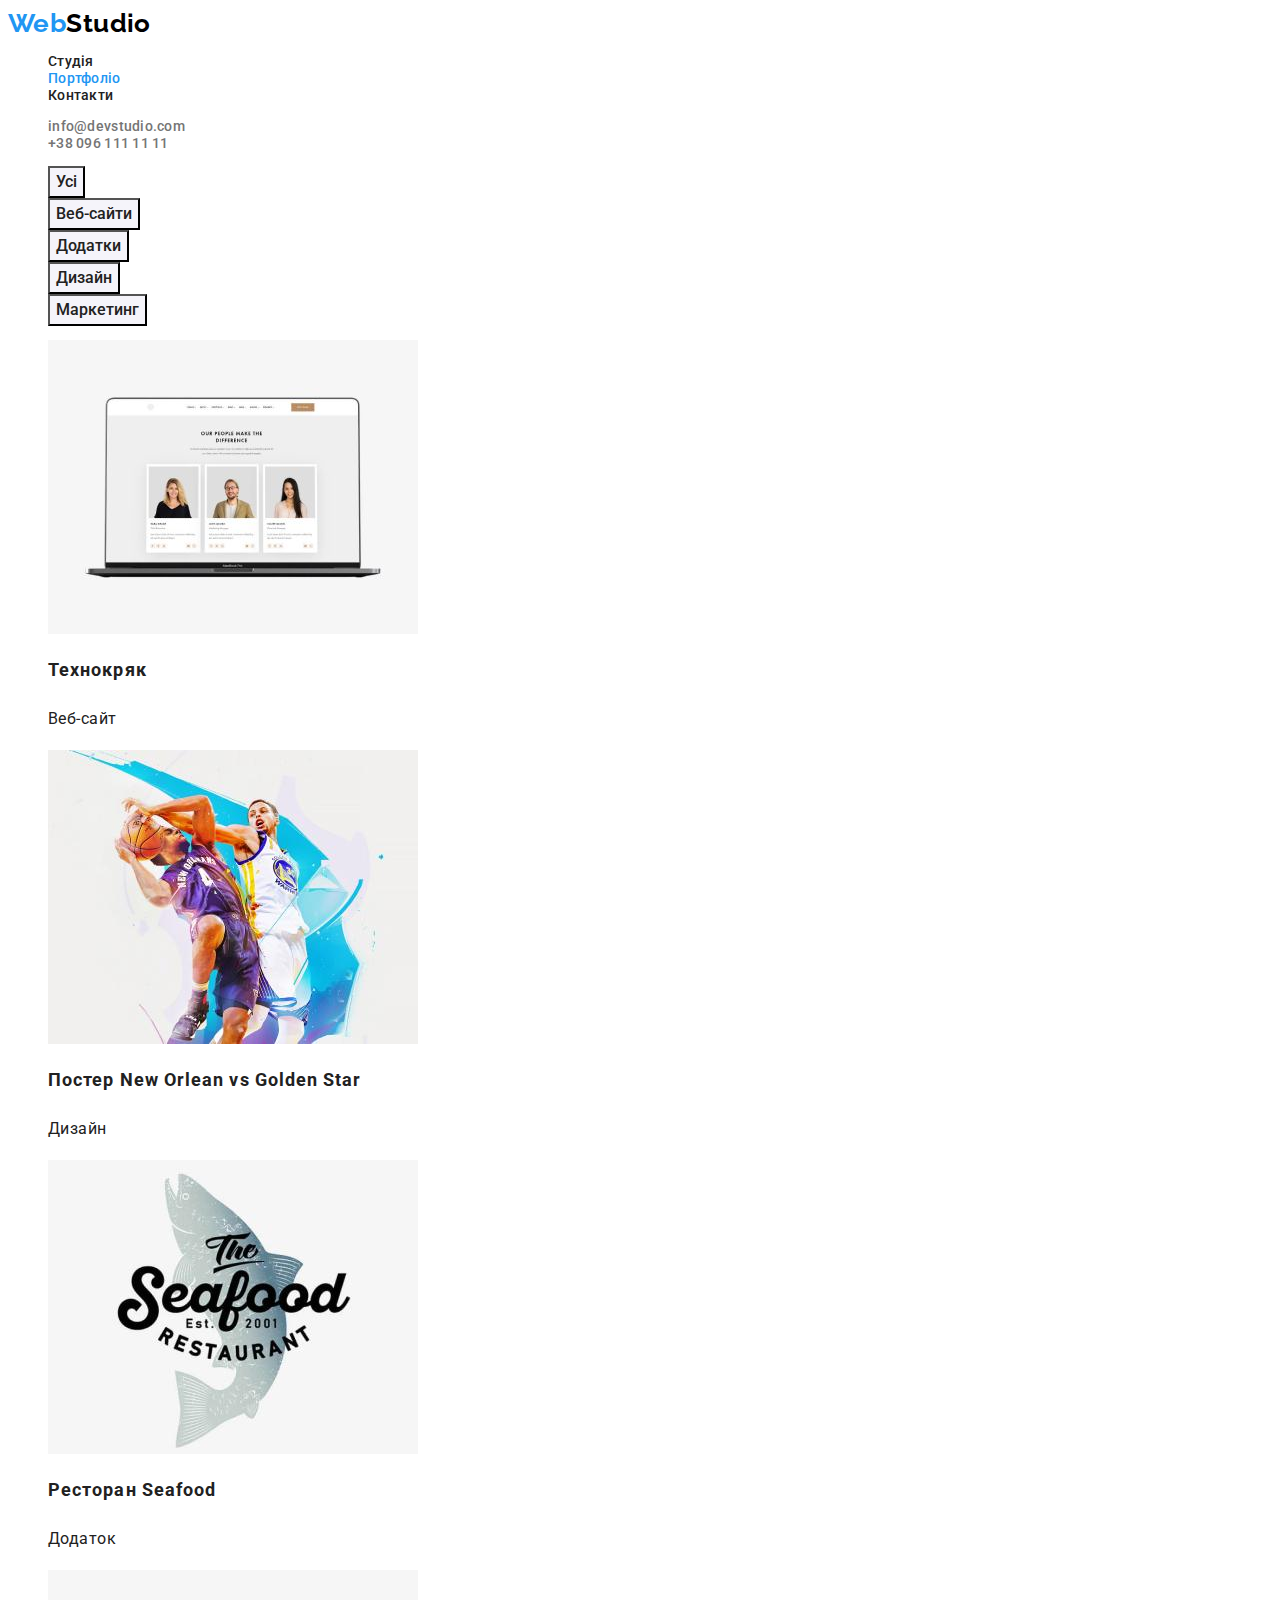
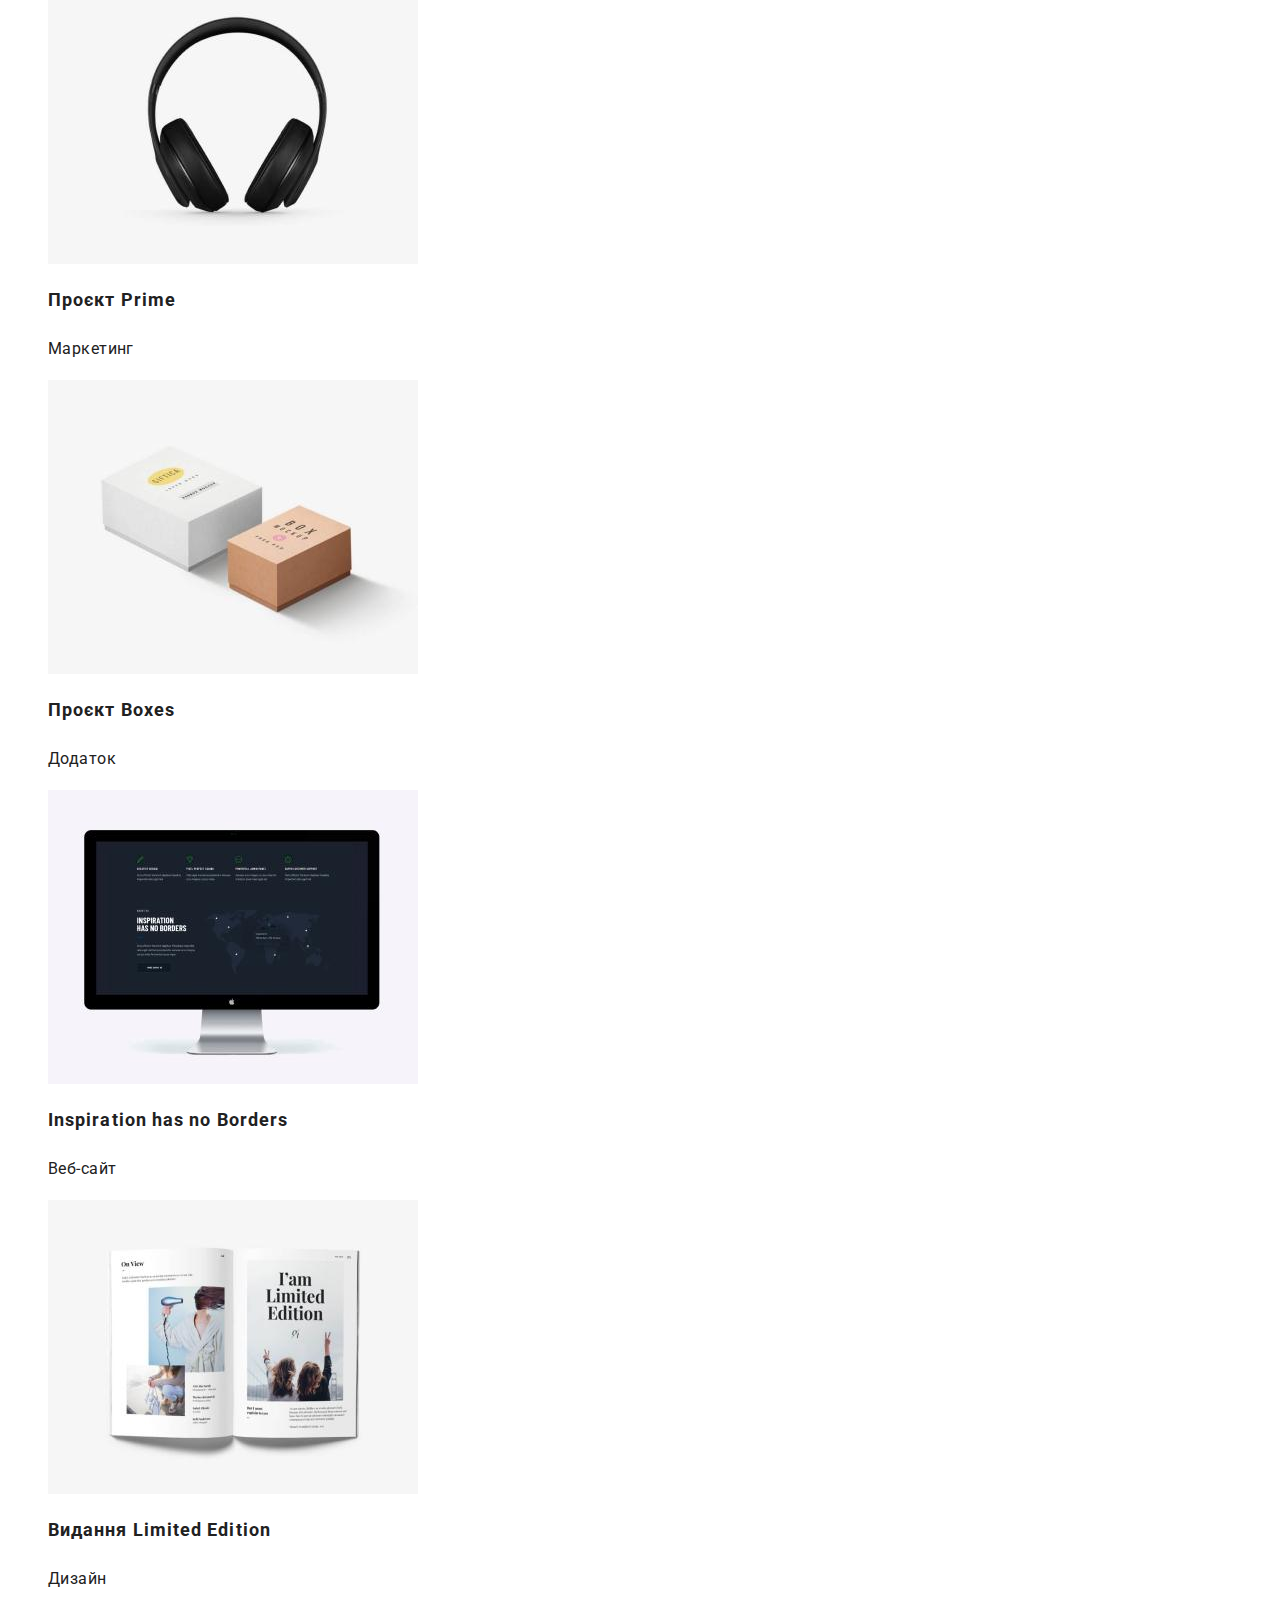
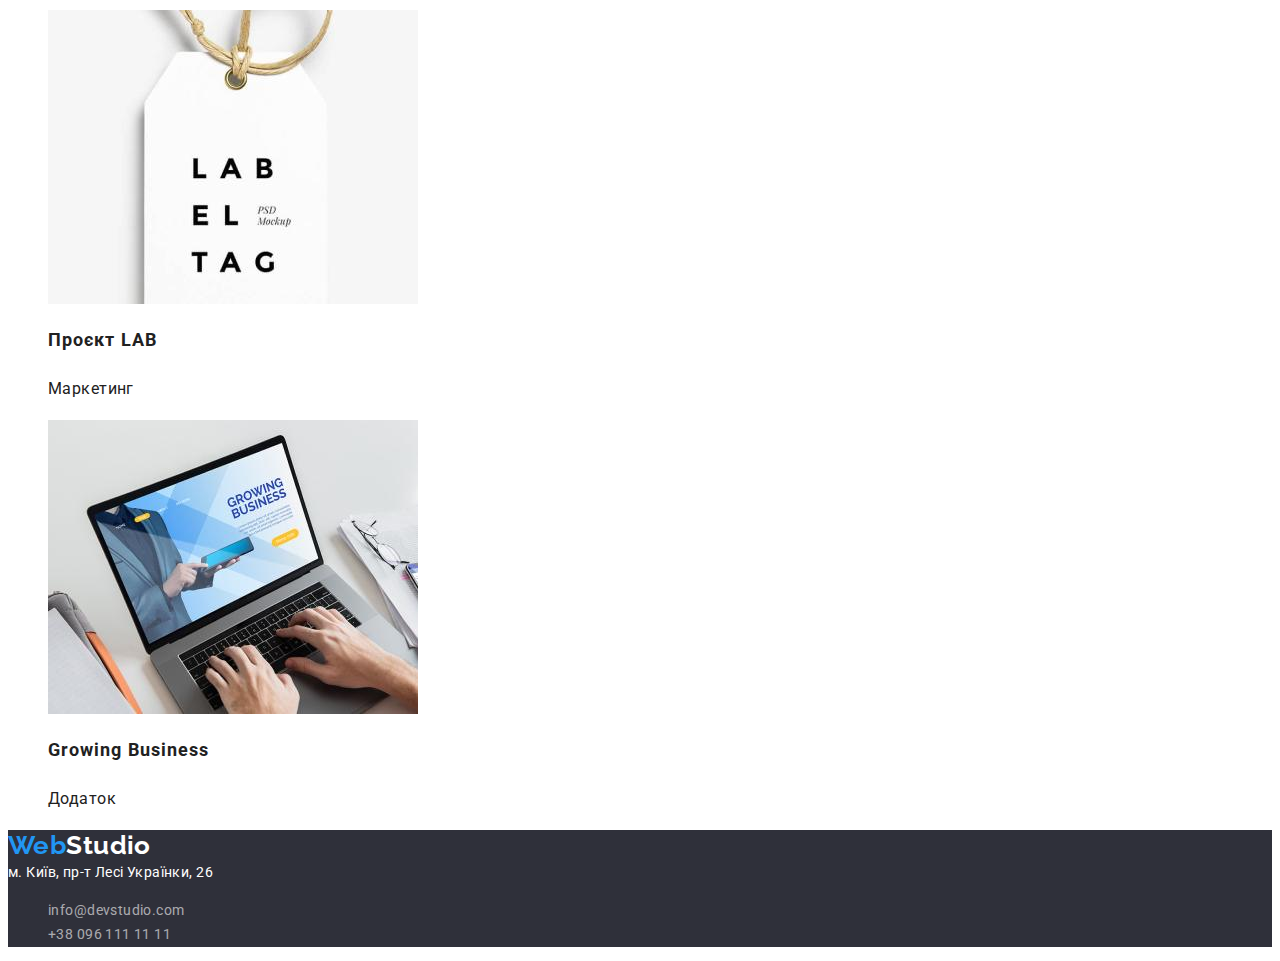
==== portfolio.html @ 8eac1276 "Initial commit" ====
<!DOCTYPE html>
<html lang="uk">
  <head>
    <meta charset="UTF-8" />
    <meta http-equiv="X-UA-Compatible" content="IE=edge" />
    <meta name="viewport" content="width=device-width, initial-scale=1.0" />
    <title>WebStudio</title>
    <!-- fonts -->
    <link
      href="https://fonts.googleapis.com/css2?family=Raleway:wght@700;900&family=Roboto:wght@400;500;700&display=swap"
      rel="stylesheet"
    />
    <!-- css -->
    <link rel="stylesheet" href="./css/styles.css" />
  </head>
  <body>
    <header class="header">
      <a class="logo" href="./index.html"
        ><span class="logo-web">Web</span>Studio
      </a>

      <!-- navigation -->
      <nav>
        <ul class="site-nav">
          <li><a class="link" href="./index.html">Студія</a></li>
          <li><a class="link active" href="./portfolio.html">Портфоліо</a></li>
          <li><a class="link" href="">Контакти</a></li>
        </ul>
      </nav>

      <ul class="header-list">
        <li>
          <a class="header-item" href="mailto:info@devstudio.com"
            >info@devstudio.com</a
          >
        </li>
        <li>
          <a class="header-item" href="tel:+380961111111">+38 096 111 11 11</a>
        </li>
      </ul>
    </header>

    <main>
      <!-- <h1>Наші роботи</h1> -->
      <section class="portfolio">
        <ul class="filter">
          <li>
            <button class="filter-btn" type="button">Усі</button>
          </li>
          <li>
            <button class="filter-btn" type="button">Веб-сайти</button>
          </li>
          <li>
            <button class="filter-btn" type="button">Додатки</button>
          </li>
          <li>
            <button class="filter-btn" type="button">Дизайн</button>
          </li>
          <li>
            <button class="filter-btn" type="button">Маркетинг</button>
          </li>
        </ul>

        <ul class="filter-list">
          <li class="filter-item">
            <img
              src="./images/portfolio/port-1.jpg"
              width="370"
              height="294"
              alt="компютер"
            />
            <h2 class="filter-title">Технокряк</h2>
            <p class="filter-text">Веб-сайт</p>
          </li>
          <li class="filter-item">
            <img
              src="./images/portfolio/port-2.jpg"
              width="370"
              height="294"
              alt="баскетбол"
            />
            <h2 class="filter-title">Постер New Orlean vs Golden Star</h2>
            <p class="filter-text">Дизайн</p>
          </li>
          <li class="filter-item">
            <img
              src="./images/portfolio/port-3.jpg"
              width="370"
              height="294"
              alt="лого ресторану"
            />
            <h2 class="filter-title">Ресторан Seafood</h2>
            <p class="filter-text">Додаток</p>
          </li>
          <li class="filter-item">
            <img
              src="./images/portfolio/port-4.jpg"
              width="370"
              height="294"
              alt="навушники"
            />
            <h2 class="filter-title">Проєкт Prime</h2>
            <p class="filter-text">Маркетинг</p>
          </li>
          <li class="filter-item">
            <img
              src="./images/portfolio/port-5.jpg"
              width="370"
              height="294"
              alt="дві коробки"
            />
            <h2 class="filter-title">Проєкт Boxes</h2>
            <p class="filter-text">Додаток</p>
          </li>
          <li class="filter-item">
            <img
              src="./images/portfolio/port-6.jpg"
              width="370"
              height="294"
              alt="монітор"
            />
            <h2 class="filter-title">Inspiration has no Borders</h2>
            <p class="filter-text">Веб-сайт</p>
          </li>
          <li class="filter-item">
            <img
              src="./images/portfolio/port-7.jpg"
              width="370"
              height="294"
              alt="розгорнута книга"
            />
            <h2 class="filter-title">Видання Limited Edition</h2>
            <p class="filter-text">Дизайн</p>
          </li>
          <li class="filter-item">
            <img
              src="./images/portfolio/port-8.jpg"
              width="370"
              height="294"
              alt="бірка"
            />
            <h2 class="filter-title">Проєкт LAB</h2>
            <p class="filter-text">Маркетинг</p>
          </li>
          <li class="filter-item">
            <img
              src="./images/portfolio/port-9.jpg"
              width="370"
              height="294"
              alt="ноутбук"
            />
            <h2 class="filter-title">Growing Business</h2>
            <p class="filter-text">Додаток</p>
          </li>
        </ul>
      </section>
    </main>

    <!-- footer -->
    <footer class="footer">
      <a class="logo-footer" href="./index.html"
        ><span class="logo-web">Web</span>Studio</a
      >
      <address class="address">м. Київ, пр-т Лесі Українки, 26</address>
      <ul>
        <li>
          <a href="mailto:info@devstudio.com" class="contacts"
            >info@devstudio.com</a
          >
        </li>
        <li>
          <a href="tel:+380961111111" class="contacts">+38 096 111 11 11</a>
        </li>
      </ul>
    </footer>
  </body>
</html>
---- css/styles.css ----
:root {
  /* text colors */
  --main-color: #212121;
  --text-color: #757575;
  --main-white: #ffffff;
  --accent-color: #2196f3;

  /* background colors */

  --footer-color: rgba(255, 255, 255, 0.6);
  --background-main: #2f303a;
  --background-section: #f5f4fa;
}

body {
  color: var(--main-color);
  background-color: var(--main-white);
  font-family: Roboto, sans-serif;
  font-size: 14px;
  letter-spacing: 0.03em;
}

ul {
  list-style: none;
}
/* header */
.logo {
  color: #000000;
  font-family: 'Raleway';
  font-weight: 700;
  font-size: 26px;
  line-height: 1.19;
  text-decoration: none;
}

.logo-web {
  color: var(--accent-color);
}

.link {
  color: inherit;
  font-weight: 500;
  line-height: 1.14;
  letter-spacing: 0.02em;
  text-decoration: none;
}

.link:hover,
.link:focus {
  color: var(--accent-color);
}

.link.active {
  color: var(--accent-color);
}

.header-item {
  color: var(--text-color);
  font-weight: 500;
  line-height: 1.14;
  letter-spacing: 0.02em;
  text-decoration: none;
}

.header-item:hover,
.header-item:focus {
  color: var(--accent-color);
}
/* hero */
.hero {
  background-color: var(--background-main);
  color: var(--main-white);
}

.hero-title {
  font-weight: 900;
  font-size: 44px;
  line-height: 1.36;
  text-align: center;
  letter-spacing: 0.06em;
  text-transform: uppercase;
}

.hero-button {
  background-color: var(--accent-color);
  color: var(--main-white);
  font-weight: 700;
  font-size: 16px;
  line-height: 1.88;
  display: flex;
  align-items: center;
  text-align: center;
  letter-spacing: 0.06em;
  cursor: pointer;
}
/* about */
.about-title {
  font-size: 14px;
  line-height: 1.14;
  text-transform: uppercase;
}

.about-text {
  color: var(--text-color);
  line-height: 1.71;
}
/* gallery */
.section-title {
  font-weight: 700;
  font-size: 36px;
  line-height: 1.17;
  text-align: center;
}
/* team */
.group-title {
  font-weight: 500;
  font-size: 16px;
  line-height: 1.19;
  text-align: center;
}

.group-text {
  color: var(--text-color);
  font-size: 16px;
  line-height: 1.19;
  text-align: center;
}

/* footer */
.footer {
  background-color: var(--background-main);
  color: var(--main-white);
}

.logo-footer {
  color: var(--main-white);
  font-family: 'Raleway';
  font-weight: 700;
  font-size: 26px;
  line-height: 1.19;
  text-decoration: none;
}

.address {
  font-style: normal;
  font-size: 14px;
  line-height: 1.71;
}

.contacts {
  color: var(--footer-color);
  line-height: 1.71;
  text-decoration: none;
}
.contacts:hover,
.contacts:focus {
  color: var(--accent-color);
}

/* portfolio */
.filter-btn {
  font-family: inherit;
  background-color: var(--background-section);
  color: var(--main-color);
  font-weight: 500;
  font-size: 16px;
  line-height: 1.63;
  text-align: center;
  cursor: pointer;
}

.filter-btn:hover,
.filter-btn:focus {
  background-color: var(--accent-color);
  color: var(--main-white);
}

.filter-title {
  font-size: 18px;
  line-height: 2;
  letter-spacing: 0.06em;
}

.filter-text {
  font-size: 16px;
  line-height: 1.88;
}
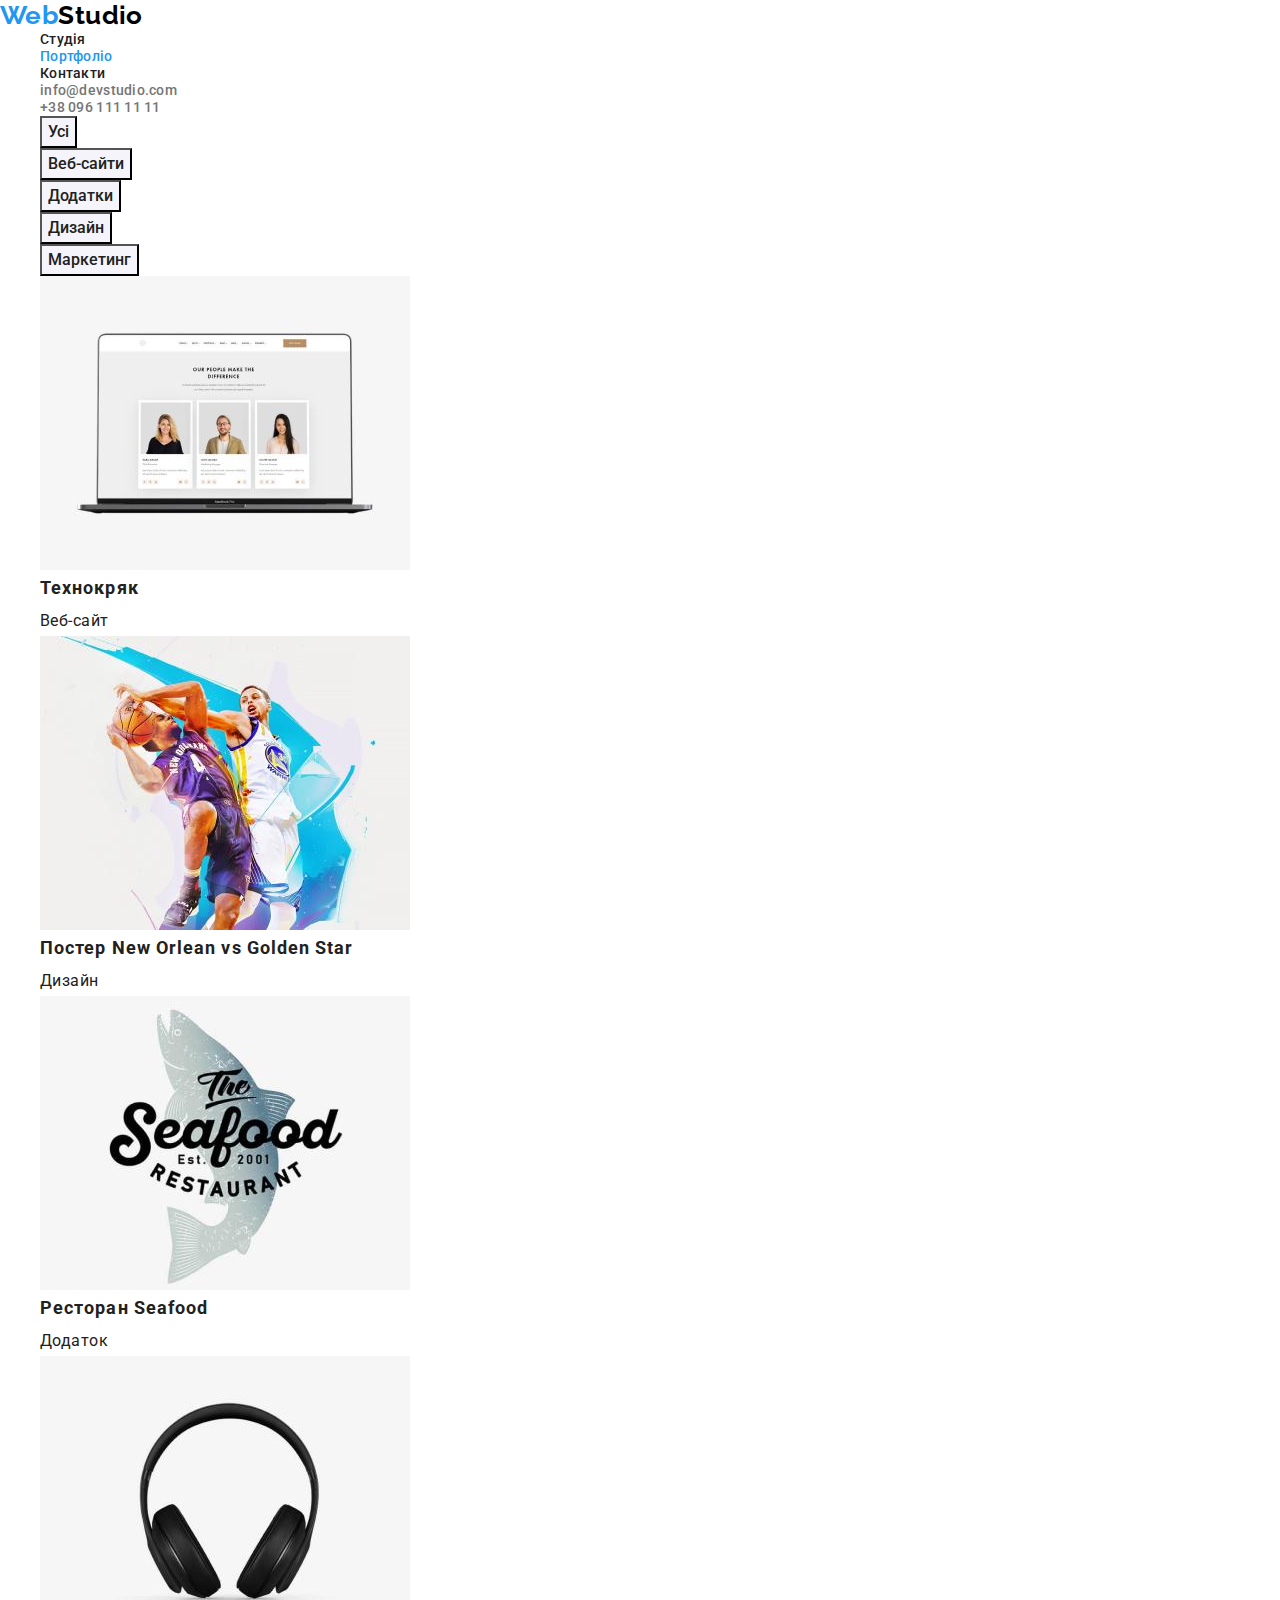
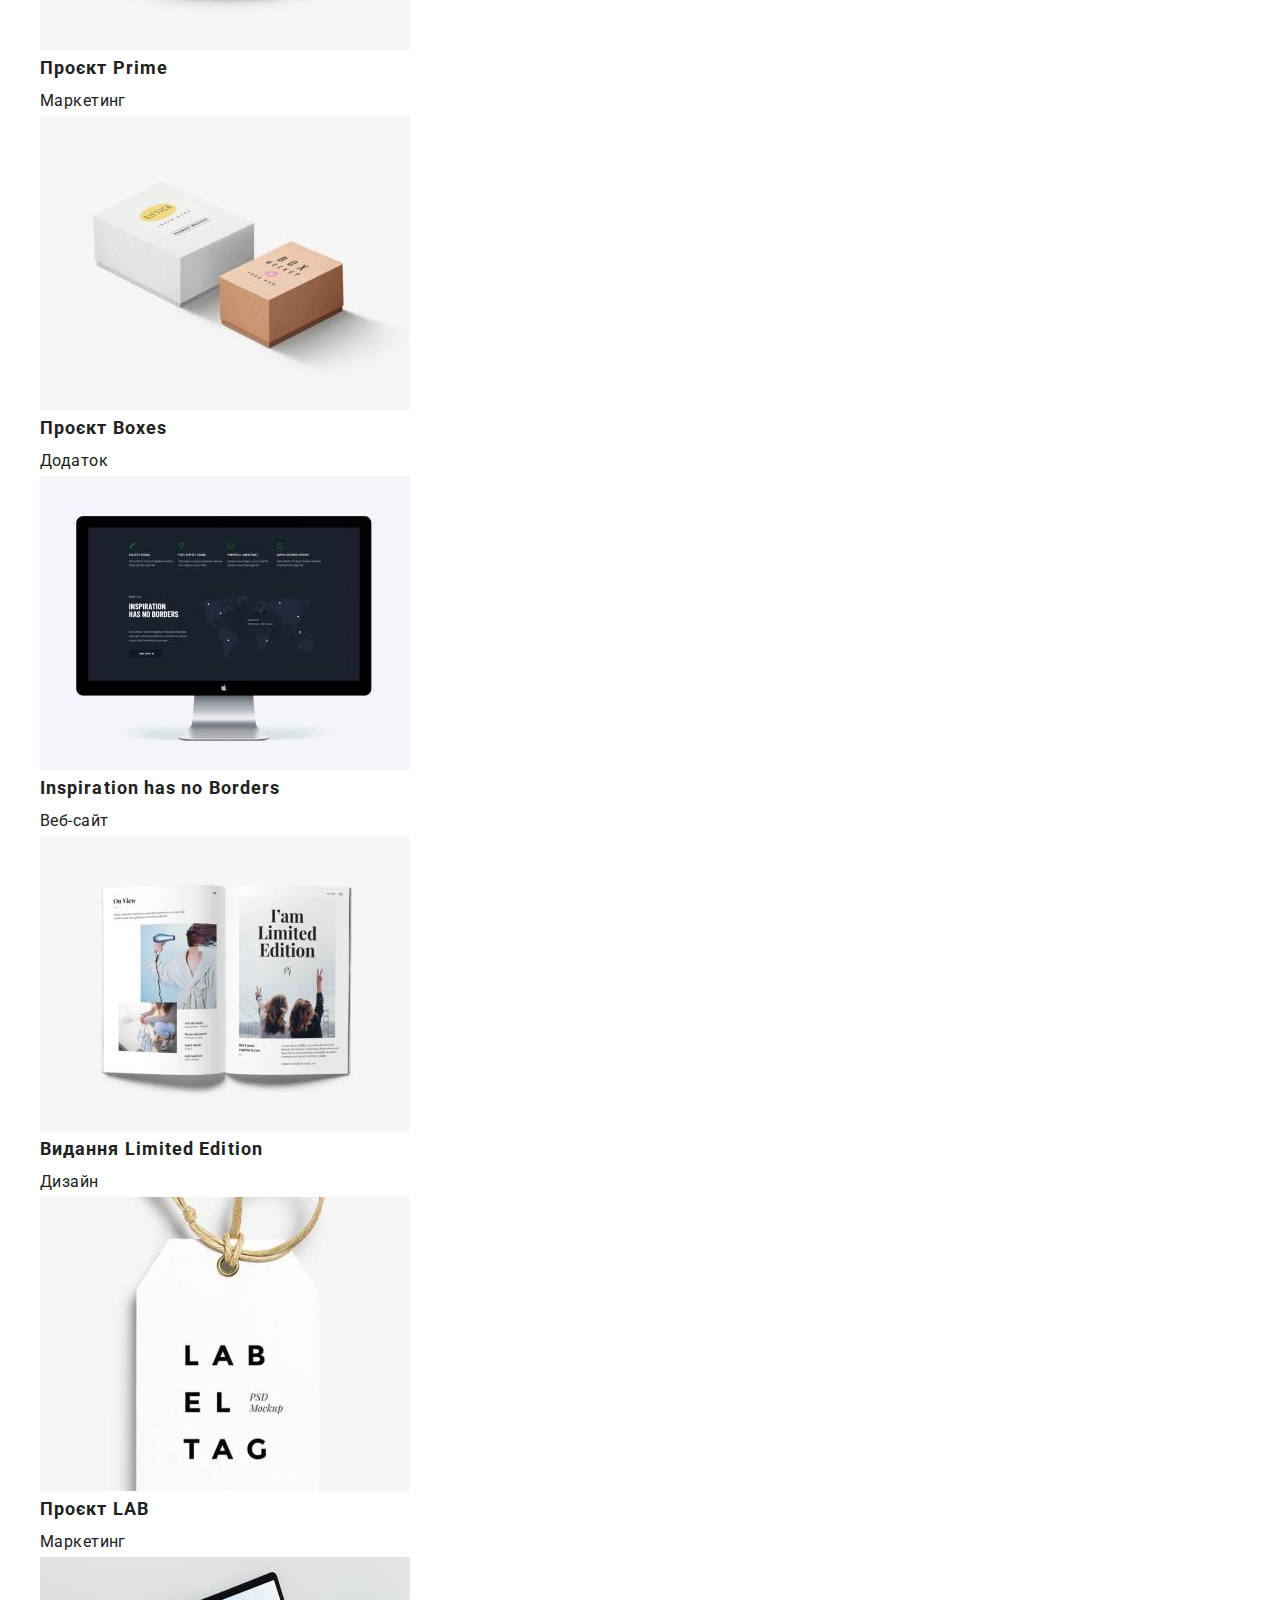
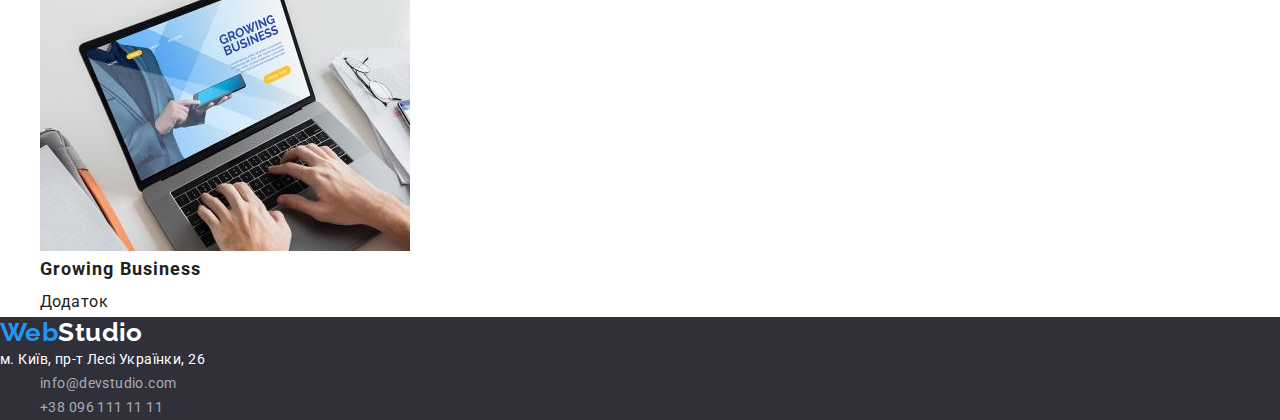
==== commit 2c3adabf: "1" ====
--- a/portfolio.html
+++ b/portfolio.html
@@ -9,6 +9,11 @@
     <link
       href="https://fonts.googleapis.com/css2?family=Raleway:wght@700;900&family=Roboto:wght@400;500;700&display=swap"
       rel="stylesheet"
+    />
+    <!-- normalize -->
+    <link
+      rel="stylesheet"
+      href="https://cdnjs.cloudflare.com/ajax/libs/modern-normalize/1.1.0/modern-normalize.min.css"
     />
     <!-- css -->
     <link rel="stylesheet" href="./css/styles.css" />
--- a/css/styles.css
+++ b/css/styles.css
@@ -19,11 +19,26 @@
   font-size: 14px;
   letter-spacing: 0.03em;
 }
+/* reset */
+h1,
+h2,
+h3,
+p {
+  margin: 0;
+}
 
 ul {
   list-style: none;
+  margin: 0;
+}
+img {
+  display: block;
 }
 /* header */
+.header {
+  
+}
+
 .logo {
   color: #000000;
   font-family: 'Raleway';
@@ -37,6 +52,10 @@
   color: var(--accent-color);
 }
 
+.site-nav {
+  margin: 0 auto;
+}
+
 .link {
   color: inherit;
   font-weight: 500;
@@ -53,7 +72,6 @@
 .link.active {
   color: var(--accent-color);
 }
-
 .header-item {
   color: var(--text-color);
   font-weight: 500;
@@ -70,31 +88,45 @@
 .hero {
   background-color: var(--background-main);
   color: var(--main-white);
+  width: 100%;
+  height: 600px;
+  padding: 200px;
+  margin: auto;
+  margin-bottom: 94px;
+  text-align: center;
 }
 
 .hero-title {
   font-weight: 900;
   font-size: 44px;
   line-height: 1.36;
-  text-align: center;
   letter-spacing: 0.06em;
   text-transform: uppercase;
+  margin: 0 auto;
+  margin-bottom: 30px;
+  width: 696px;
+  height: 120px;
 }
 
 .hero-button {
   background-color: var(--accent-color);
   color: var(--main-white);
+  box-shadow: 0px 4px 4px rgba(0, 0, 0, 0.15);
   font-weight: 700;
   font-size: 16px;
   line-height: 1.88;
-  display: flex;
-  align-items: center;
-  text-align: center;
   letter-spacing: 0.06em;
   cursor: pointer;
+  padding: 10px 32px;
+  border-radius: 4px;
+  border: none;
 }
 /* about */
+.about-list{
+  display: flex;
+}
 .about-title {
+  margin-bottom: 10px;
   font-size: 14px;
   line-height: 1.14;
   text-transform: uppercase;
@@ -185,4 +217,3 @@
   font-size: 16px;
   line-height: 1.88;
 }
-
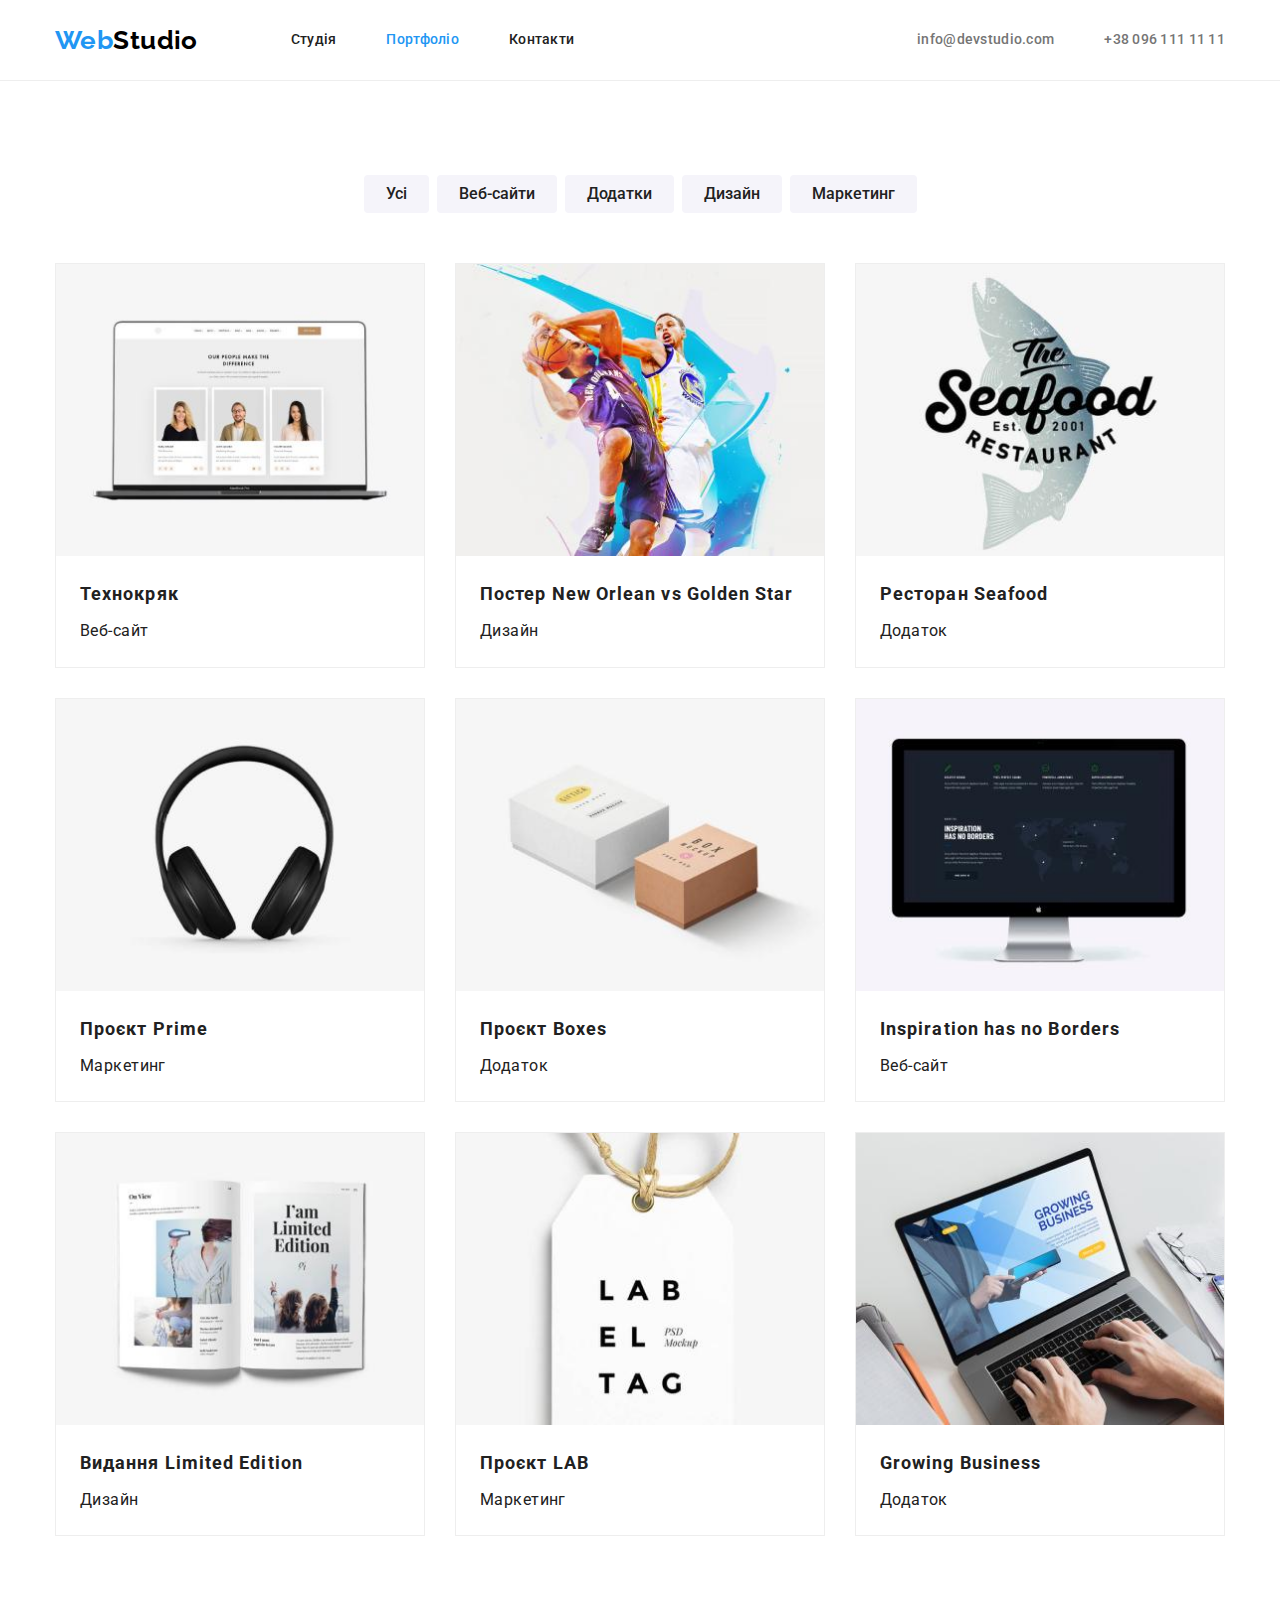
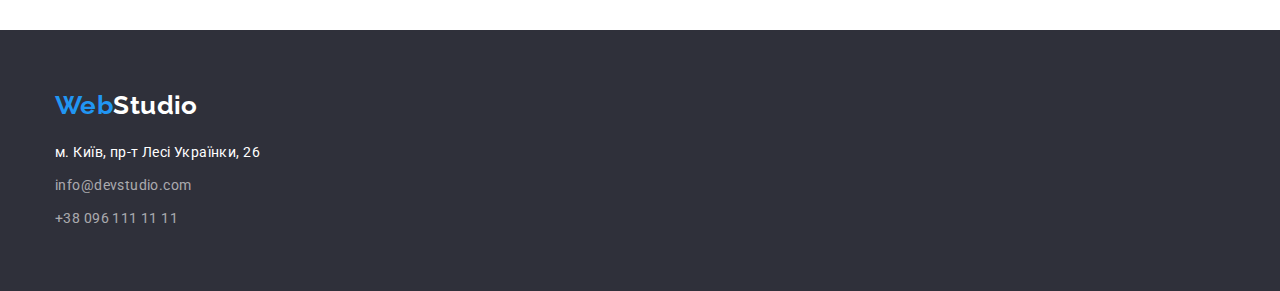
==== commit 2cadb03d: "add flexbox" ====
--- a/portfolio.html
+++ b/portfolio.html
@@ -20,163 +20,193 @@
   </head>
   <body>
     <header class="header">
-      <a class="logo" href="./index.html"
-        ><span class="logo-web">Web</span>Studio
-      </a>
-
-      <!-- navigation -->
-      <nav>
-        <ul class="site-nav">
-          <li><a class="link" href="./index.html">Студія</a></li>
-          <li><a class="link active" href="./portfolio.html">Портфоліо</a></li>
-          <li><a class="link" href="">Контакти</a></li>
+      <div class="container">
+        <!-- logo -->
+        <a class="logo" href="./index.html"
+          ><span class="logo-web">Web</span>Studio
+        </a>
+        <!-- navigation -->
+        <nav class="header-nav">
+          <ul class="site-nav">
+            <li class="nav-item">
+              <a class="link" href="./index.html">Студія</a>
+            </li>
+            <li class="nav-item">
+              <a class="link active" href="./portfolio.html">Портфоліо</a>
+            </li>
+            <li class="nav-item"><a class="link" href="">Контакти</a></li>
+          </ul>
+        </nav>
+
+        <ul class="header-list">
+          <li>
+            <a class="header-item link" href="mailto:info@devstudio.com"
+              >info@devstudio.com</a
+            >
+          </li>
+          <li>
+            <a class="header-item link" href="tel:+380961111111"
+              >+38 096 111 11 11</a
+            >
+          </li>
         </ul>
-      </nav>
-
-      <ul class="header-list">
-        <li>
-          <a class="header-item" href="mailto:info@devstudio.com"
-            >info@devstudio.com</a
-          >
-        </li>
-        <li>
-          <a class="header-item" href="tel:+380961111111">+38 096 111 11 11</a>
-        </li>
-      </ul>
+      </div>
     </header>
 
     <main>
-      <!-- <h1>Наші роботи</h1> -->
-      <section class="portfolio">
-        <ul class="filter">
-          <li>
-            <button class="filter-btn" type="button">Усі</button>
-          </li>
-          <li>
-            <button class="filter-btn" type="button">Веб-сайти</button>
-          </li>
-          <li>
-            <button class="filter-btn" type="button">Додатки</button>
-          </li>
-          <li>
-            <button class="filter-btn" type="button">Дизайн</button>
-          </li>
-          <li>
-            <button class="filter-btn" type="button">Маркетинг</button>
-          </li>
-        </ul>
-
-        <ul class="filter-list">
-          <li class="filter-item">
-            <img
-              src="./images/portfolio/port-1.jpg"
-              width="370"
-              height="294"
-              alt="компютер"
-            />
-            <h2 class="filter-title">Технокряк</h2>
-            <p class="filter-text">Веб-сайт</p>
-          </li>
-          <li class="filter-item">
-            <img
-              src="./images/portfolio/port-2.jpg"
-              width="370"
-              height="294"
-              alt="баскетбол"
-            />
-            <h2 class="filter-title">Постер New Orlean vs Golden Star</h2>
-            <p class="filter-text">Дизайн</p>
-          </li>
-          <li class="filter-item">
-            <img
-              src="./images/portfolio/port-3.jpg"
-              width="370"
-              height="294"
-              alt="лого ресторану"
-            />
-            <h2 class="filter-title">Ресторан Seafood</h2>
-            <p class="filter-text">Додаток</p>
-          </li>
-          <li class="filter-item">
-            <img
-              src="./images/portfolio/port-4.jpg"
-              width="370"
-              height="294"
-              alt="навушники"
-            />
-            <h2 class="filter-title">Проєкт Prime</h2>
-            <p class="filter-text">Маркетинг</p>
-          </li>
-          <li class="filter-item">
-            <img
-              src="./images/portfolio/port-5.jpg"
-              width="370"
-              height="294"
-              alt="дві коробки"
-            />
-            <h2 class="filter-title">Проєкт Boxes</h2>
-            <p class="filter-text">Додаток</p>
-          </li>
-          <li class="filter-item">
-            <img
-              src="./images/portfolio/port-6.jpg"
-              width="370"
-              height="294"
-              alt="монітор"
-            />
-            <h2 class="filter-title">Inspiration has no Borders</h2>
-            <p class="filter-text">Веб-сайт</p>
-          </li>
-          <li class="filter-item">
-            <img
-              src="./images/portfolio/port-7.jpg"
-              width="370"
-              height="294"
-              alt="розгорнута книга"
-            />
-            <h2 class="filter-title">Видання Limited Edition</h2>
-            <p class="filter-text">Дизайн</p>
-          </li>
-          <li class="filter-item">
-            <img
-              src="./images/portfolio/port-8.jpg"
-              width="370"
-              height="294"
-              alt="бірка"
-            />
-            <h2 class="filter-title">Проєкт LAB</h2>
-            <p class="filter-text">Маркетинг</p>
-          </li>
-          <li class="filter-item">
-            <img
-              src="./images/portfolio/port-9.jpg"
-              width="370"
-              height="294"
-              alt="ноутбук"
-            />
-            <h2 class="filter-title">Growing Business</h2>
-            <p class="filter-text">Додаток</p>
-          </li>
-        </ul>
+      <section class="portfolio section">
+        <div class="container">
+          <h1 class="visually-hidden">Наші роботи</h1>
+          <ul class="filter">
+            <li>
+              <button class="filter-btn" type="button">Усі</button>
+            </li>
+            <li>
+              <button class="filter-btn" type="button">Веб-сайти</button>
+            </li>
+            <li>
+              <button class="filter-btn" type="button">Додатки</button>
+            </li>
+            <li>
+              <button class="filter-btn" type="button">Дизайн</button>
+            </li>
+            <li>
+              <button class="filter-btn" type="button">Маркетинг</button>
+            </li>
+          </ul>
+
+          <ul class="filter-list">
+            <li class="filter-item">
+              <img
+                src="./images/portfolio/port-1.jpg"
+                width="370"
+                height="294"
+                alt="компютер"
+              />
+              <div class="filter-desc">
+                <h2 class="filter-title">Технокряк</h2>
+                <p class="filter-text">Веб-сайт</p>
+              </div>
+            </li>
+            <li class="filter-item">
+              <img
+                src="./images/portfolio/port-2.jpg"
+                width="370"
+                height="294"
+                alt="баскетбол"
+              />
+              <div class="filter-desc">
+                <h2 class="filter-title">Постер New Orlean vs Golden Star</h2>
+                <p class="filter-text">Дизайн</p>
+              </div>
+            </li>
+            <li class="filter-item">
+              <img
+                src="./images/portfolio/port-3.jpg"
+                width="370"
+                height="294"
+                alt="лого ресторану"
+              />
+              <div class="filter-desc">
+                <h2 class="filter-title">Ресторан Seafood</h2>
+                <p class="filter-text">Додаток</p>
+              </div>
+            </li>
+            <li class="filter-item">
+              <img
+                src="./images/portfolio/port-4.jpg"
+                width="370"
+                height="294"
+                alt="навушники"
+              />
+              <div class="filter-desc">
+                <h2 class="filter-title">Проєкт Prime</h2>
+                <p class="filter-text">Маркетинг</p>
+              </div>
+            </li>
+            <li class="filter-item">
+              <img
+                src="./images/portfolio/port-5.jpg"
+                width="370"
+                height="294"
+                alt="дві коробки"
+              />
+              <div class="filter-desc">
+                <h2 class="filter-title">Проєкт Boxes</h2>
+                <p class="filter-text">Додаток</p>
+              </div>
+            </li>
+            <li class="filter-item">
+              <img
+                src="./images/portfolio/port-6.jpg"
+                width="370"
+                height="294"
+                alt="монітор"
+              />
+              <div class="filter-desc">
+                <h2 class="filter-title">Inspiration has no Borders</h2>
+                <p class="filter-text">Веб-сайт</p>
+              </div>
+            </li>
+            <li class="filter-item">
+              <img
+                src="./images/portfolio/port-7.jpg"
+                width="370"
+                height="294"
+                alt="розгорнута книга"
+              />
+              <div class="filter-desc">
+                <h2 class="filter-title">Видання Limited Edition</h2>
+                <p class="filter-text">Дизайн</p>
+              </div>
+            </li>
+            <li class="filter-item">
+              <img
+                src="./images/portfolio/port-8.jpg"
+                width="370"
+                height="294"
+                alt="бірка"
+              />
+              <div class="filter-desc">
+                <h2 class="filter-title">Проєкт LAB</h2>
+                <p class="filter-text">Маркетинг</p>
+              </div>
+            </li>
+            <li class="filter-item">
+              <img
+                src="./images/portfolio/port-9.jpg"
+                width="370"
+                height="294"
+                alt="ноутбук"
+              />
+              <div class="filter-desc">
+                <h2 class="filter-title">Growing Business</h2>
+                <p class="filter-text">Додаток</p>
+              </div>
+            </li>
+          </ul>
+        </div>
       </section>
     </main>
 
     <!-- footer -->
     <footer class="footer">
-      <a class="logo-footer" href="./index.html"
-        ><span class="logo-web">Web</span>Studio</a
-      >
-      <address class="address">м. Київ, пр-т Лесі Українки, 26</address>
-      <ul>
-        <li>
-          <a href="mailto:info@devstudio.com" class="contacts"
-            >info@devstudio.com</a
-          >
-        </li>
-        <li>
-          <a href="tel:+380961111111" class="contacts">+38 096 111 11 11</a>
-        </li>
-      </ul>
+      <div class="container">
+        <a class="logo-footer" href="./index.html"
+          ><span class="logo-web">Web</span>Studio</a
+        >
+        <address class="address">м. Київ, пр-т Лесі Українки, 26</address>
+        <ul>
+          <li class="adress-item">
+            <a href="mailto:info@devstudio.com" class="contacts"
+              >info@devstudio.com</a
+            >
+          </li>
+          <li class="adress-item">
+            <a href="tel:+380961111111" class="contacts">+38 096 111 11 11</a>
+          </li>
+        </ul>
+      </div>
     </footer>
   </body>
 </html>
--- a/css/styles.css
+++ b/css/styles.css
@@ -20,6 +20,10 @@
   letter-spacing: 0.03em;
 }
 /* reset */
+html {
+  box-sizing: border-box;
+}
+
 h1,
 h2,
 h3,
@@ -29,17 +33,42 @@
 
 ul {
   list-style: none;
+  padding-left: 0;
   margin: 0;
 }
+
 img {
   display: block;
-}
+  max-width: 100%;
+  height: auto;
+}
+/* utils */
+.container {
+  width: 1200px;
+  margin: 0 auto;
+  padding: 0 15px;
+  /* outline: 2px solid orange;
+  outline-offset: -2px; */
+}
+.section {
+  padding-top: 94px;
+  padding-bottom: 94px;
+}
+
 /* header */
 .header {
-  
-}
-
+  border-bottom: 1px solid #eeeeee;
+}
+
+.header .container {
+  display: flex;
+  align-items: center;
+}
 .logo {
+  margin-right: 93px;
+  display: flex;
+  align-items: center;
+  justify-content: center;
   color: #000000;
   font-family: 'Raleway';
   font-weight: 700;
@@ -53,10 +82,15 @@
 }
 
 .site-nav {
-  margin: 0 auto;
+  display: flex;
+  align-items: center;
+  justify-content: center;
+  gap: 50px;
 }
 
 .link {
+  display: block;
+  padding: 32px 0;
   color: inherit;
   font-weight: 500;
   line-height: 1.14;
@@ -71,6 +105,14 @@
 
 .link.active {
   color: var(--accent-color);
+}
+
+.header-list {
+  margin-left: auto;
+  display: flex;
+  align-items: center;
+  justify-content: center;
+  gap: 50px;
 }
 .header-item {
   color: var(--text-color);
@@ -88,16 +130,12 @@
 .hero {
   background-color: var(--background-main);
   color: var(--main-white);
-  width: 100%;
-  height: 600px;
-  padding: 200px;
-  margin: auto;
-  margin-bottom: 94px;
+  padding-top: 200px;
+  padding-bottom: 200px;
   text-align: center;
 }
 
 .hero-title {
-  font-weight: 900;
   font-size: 44px;
   line-height: 1.36;
   letter-spacing: 0.06em;
@@ -105,7 +143,6 @@
   margin: 0 auto;
   margin-bottom: 30px;
   width: 696px;
-  height: 120px;
 }
 
 .hero-button {
@@ -122,9 +159,30 @@
   border: none;
 }
 /* about */
-.about-list{
-  display: flex;
-}
+.visually-hidden {
+  position: absolute;
+  width: 1px;
+  height: 1px;
+  margin: -1px;
+  border: 0;
+  padding: 0;
+  white-space: nowrap;
+  clip-path: inset(100%);
+  clip: rect(0 0 0 0);
+  overflow: hidden;
+}
+.about-section {
+  padding-bottom: 0;
+}
+
+.about-list {
+  display: flex;
+  gap: 30px;
+}
+.about-item {
+  width: calc((100% - 90px) / 4);
+}
+
 .about-title {
   margin-bottom: 10px;
   font-size: 14px;
@@ -136,19 +194,43 @@
   color: var(--text-color);
   line-height: 1.71;
 }
+
 /* gallery */
+
 .section-title {
   font-weight: 700;
   font-size: 36px;
   line-height: 1.17;
   text-align: center;
+  margin-bottom: 50px;
+}
+.features-list {
+  display: flex;
+  gap: 30px;
 }
 /* team */
+.group.section {
+  background-color: #f5f4fa;
+}
+
 .group-title {
+  margin-bottom: 10px;
   font-weight: 500;
   font-size: 16px;
   line-height: 1.19;
   text-align: center;
+}
+
+.group-list {
+  display: flex;
+  gap: 30px;
+}
+
+.group-item {
+  background-color: var(--main-white);
+  box-shadow: 0px 1px 3px rgba(0, 0, 0, 0.12), 0px 1px 1px rgba(0, 0, 0, 0.14),
+    0px 2px 1px rgba(0, 0, 0, 0.2);
+  border-radius: 0px 0px 4px 4px;
 }
 
 .group-text {
@@ -157,14 +239,21 @@
   line-height: 1.19;
   text-align: center;
 }
+.card {
+  padding-top: 30px;
+  padding-bottom: 30px;
+}
 
 /* footer */
 .footer {
+  padding: 60px 0;
   background-color: var(--background-main);
   color: var(--main-white);
 }
 
 .logo-footer {
+  display: inline-block;
+  margin-bottom: 20px;
   color: var(--main-white);
   font-family: 'Raleway';
   font-weight: 700;
@@ -174,23 +263,33 @@
 }
 
 .address {
+  margin-bottom: 9px;
   font-style: normal;
   font-size: 14px;
   line-height: 1.71;
 }
 
 .contacts {
+  display: inline-block;
   color: var(--footer-color);
   line-height: 1.71;
   text-decoration: none;
 }
-.contacts:hover,
-.contacts:focus {
-  color: var(--accent-color);
+.adress-item:not(:last-child) {
+  margin-bottom: 9px;
 }
 
 /* portfolio */
+.filter {
+  display: flex;
+  justify-content: center;
+  gap: 8px;
+  margin-bottom: 50px;
+}
+
 .filter-btn {
+  border: none;
+  padding: 6px 22px;
   font-family: inherit;
   background-color: var(--background-section);
   color: var(--main-color);
@@ -199,6 +298,7 @@
   line-height: 1.63;
   text-align: center;
   cursor: pointer;
+  border-radius: 4px;
 }
 
 .filter-btn:hover,
@@ -207,7 +307,17 @@
   color: var(--main-white);
 }
 
+.filter-list {
+  display: flex;
+  flex-wrap: wrap;
+  gap: 30px;
+}
+.filter-item {
+  flex-basis: calc((100% - 60px) / 3);
+  border: 1px solid #eeeeee;
+}
 .filter-title {
+  margin-bottom: 4px;
   font-size: 18px;
   line-height: 2;
   letter-spacing: 0.06em;
@@ -217,3 +327,7 @@
   font-size: 16px;
   line-height: 1.88;
 }
+
+.filter-desc {
+  padding: 20px 24px;
+}
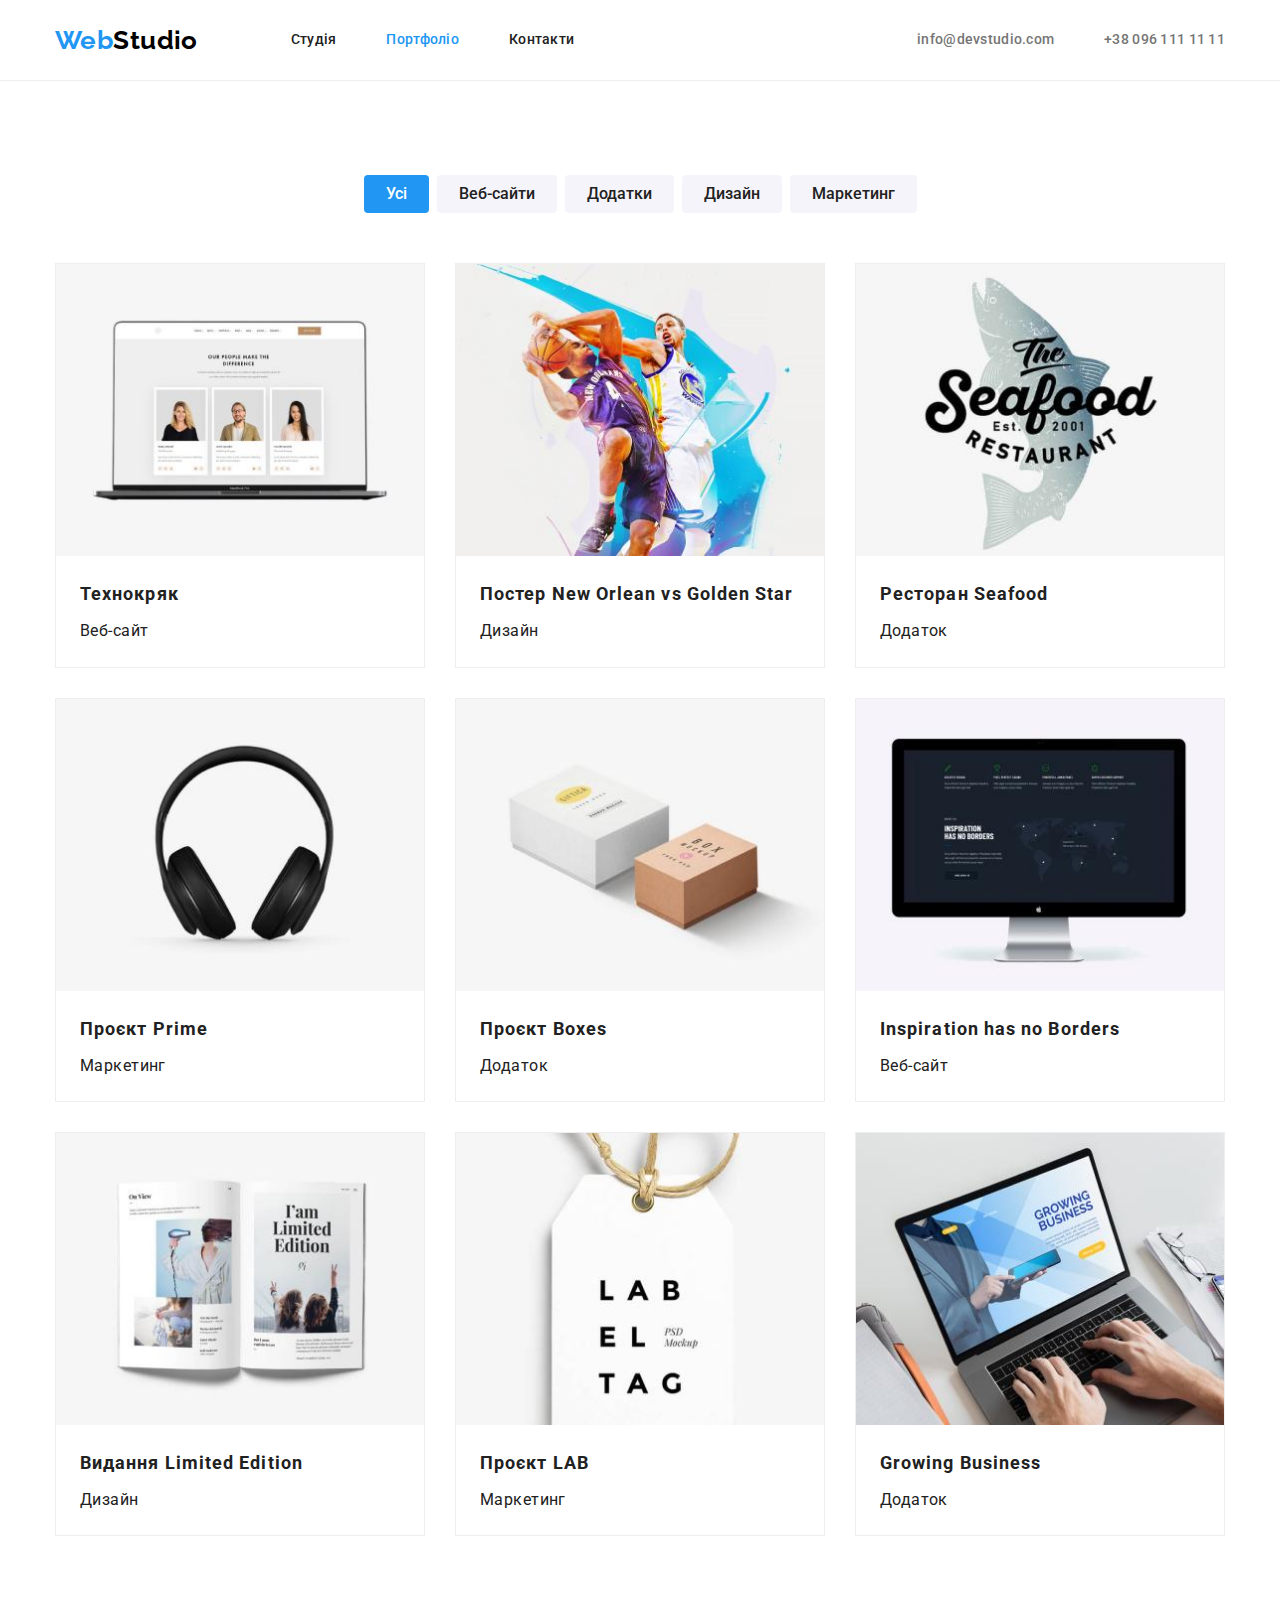
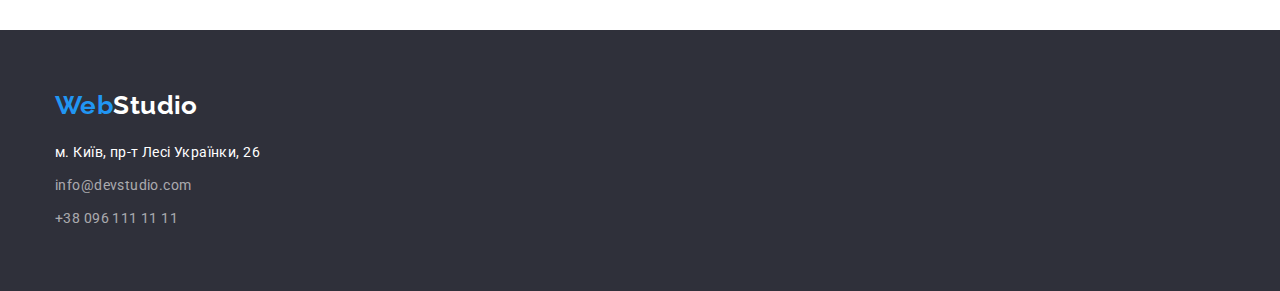
==== commit 1262b4d2: "update" ====
--- a/portfolio.html
+++ b/portfolio.html
@@ -59,7 +59,7 @@
           <h1 class="visually-hidden">Наші роботи</h1>
           <ul class="filter">
             <li>
-              <button class="filter-btn" type="button">Усі</button>
+              <button class="filter-btn active" type="button">Усі</button>
             </li>
             <li>
               <button class="filter-btn" type="button">Веб-сайти</button>
--- a/css/styles.css
+++ b/css/styles.css
@@ -81,6 +81,12 @@
   color: var(--accent-color);
 }
 
+.header-nav {
+  margin-right: auto;
+  display: flex;
+  align-items: center;
+}
+
 .site-nav {
   display: flex;
   align-items: center;
@@ -136,6 +142,7 @@
 }
 
 .hero-title {
+  font-weight: 900;
   font-size: 44px;
   line-height: 1.36;
   letter-spacing: 0.06em;
@@ -301,6 +308,11 @@
   border-radius: 4px;
 }
 
+.filter-btn.active {
+  background-color: var(--accent-color);
+  color: var(--main-white);
+}
+
 .filter-btn:hover,
 .filter-btn:focus {
   background-color: var(--accent-color);
